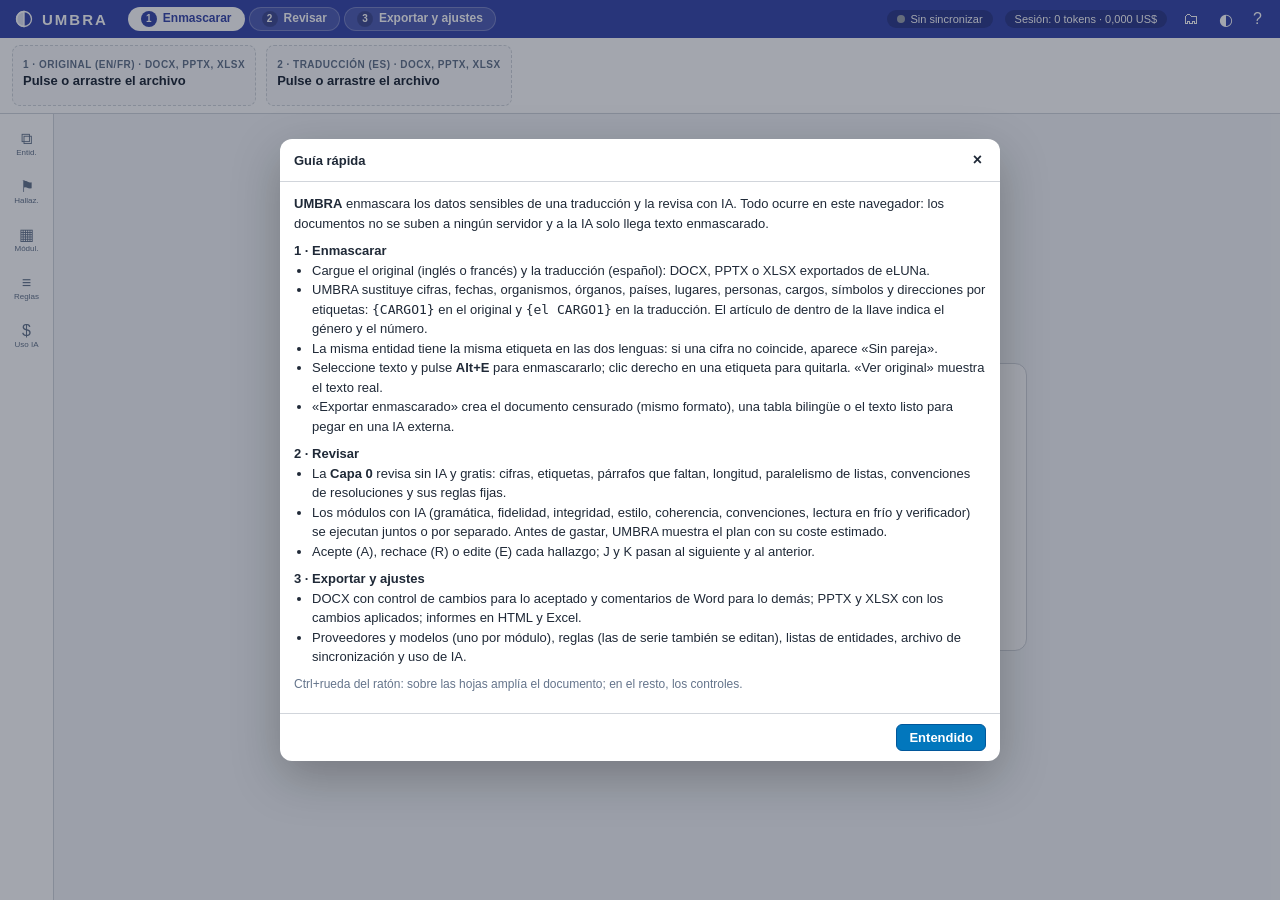
==== app/index.html @ 28bf9b4a "UMBRA v1: app web completa (enmascarado, revision con IA, reglas, sincronizacion) - Web estatica en " ====
<!DOCTYPE html>
<html lang="es">
<head>
<meta charset="UTF-8">
<meta name="viewport" content="width=device-width, initial-scale=1">
<title>UMBRA</title>
<meta name="description" content="Enmascaramiento y revisi&#xF3;n de traducciones de las Naciones Unidas (EN/FR &#x2192; ES).">
<link rel="icon" href="data:image/svg+xml,%3Csvg xmlns='http://www.w3.org/2000/svg' viewBox='0 0 24 24'%3E%3Ccircle cx='12' cy='12' r='10' fill='%233949AB'/%3E%3Cpath d='M12 2a10 10 0 0 0 0 20z' fill='%23fff'/%3E%3C/svg%3E">
<link rel="stylesheet" href="css/umbra.css">
<script src="libs/jszip.min.js"></script>
<script src="libs/xlsx.mini.min.js"></script>
</head>
<body>

<header class="hd">
  <div class="logo" title="Unified Masking &amp; Bilingual Review Assistant">
    <svg viewBox="0 0 24 24" fill="none" stroke="#fff" stroke-width="1.6"><circle cx="12" cy="12" r="9"/><path d="M12 3a9 9 0 0 0 0 18z" fill="#fff" fill-opacity=".85"/></svg>
    UMBRA
  </div>
  <nav class="steps">
    <button class="step on" data-view="mask"><span class="n">1</span>Enmascarar</button>
    <button class="step" data-view="review"><span class="n">2</span>Revisar</button>
    <button class="step" data-view="settings"><span class="n">3</span>Exportar y ajustes</button>
  </nav>
  <div class="spacer"></div>
  <button class="meter" id="sync-chip" title="Archivo de sincronizaci&#xF3;n"><span class="dot"></span><span class="txt">Sin sincronizar</span></button>
  <div class="meter" id="cost-chip" title="Gasto de IA en esta sesi&#xF3;n">Sesi&#xF3;n: 0 tokens &#xB7; 0,000 US$</div>
  <button class="icon-btn" id="btn-projects" title="Proyectos guardados">&#x1F5C2;</button>
  <button class="icon-btn" id="btn-dark" title="Modo oscuro">&#x25D0;</button>
  <button class="icon-btn" id="btn-help" title="Gu&#xED;a">?</button>
</header>

<div class="top" id="topbar">
  <div class="drop" id="drop-src" title="Pulse o arrastre aqu&#xED; el original (DOCX, PPTX o XLSX)">
    <div class="lbl">1 &#xB7; ORIGINAL (EN/FR) &#xB7; DOCX, PPTX, XLSX</div>
    <div class="fn">Pulse o arrastre el archivo</div>
    <div class="mt">&nbsp;</div>
  </div>
  <div class="drop" id="drop-tgt" title="Pulse o arrastre aqu&#xED; la traducci&#xF3;n (DOCX, PPTX o XLSX)">
    <div class="lbl">2 &#xB7; TRADUCCI&#xD3;N (ES) &#xB7; DOCX, PPTX, XLSX</div>
    <div class="fn">Pulse o arrastre el archivo</div>
    <div class="mt">&nbsp;</div>
  </div>
  <div class="tools" id="tools"></div>
</div>

<main class="main">
  <nav class="rail" id="rail"></nav>
  <section class="view" id="view-welcome"></section>
  <section class="view" id="view-mask"></section>
  <section class="view" id="view-review"></section>
  <section class="view" id="view-settings"></section>
</main>

<script type="module" src="js/main.js"></script>
</body>
</html>
---- app/css/umbra.css ----
/* UMBRA - styles. Tokens from COMeT Final Check (standalone.html); own indigo header. */
:root {
  --bg-app: #F4F6F8; --bg-surface: #FFFFFF; --bg-surface-hover: #EBF0F5;
  --bg-header: #3949AB; --header-text: #FFFFFF;
  --text-main: #1f2937; --text-muted: #64748B; --border: #d1d5db; --border-soft: #eef0f3;
  --primary: #0277BD; --primary-hover: #01579B; --accent: #3b82f6;
  --sheet-bg: #dfe3e8;
  --sev-cri: #dc2626; --sev-may: #d97706; --sev-men: #2563eb; --sev-sug: #6b7280;
  --c-org: #1d4ed8; --c-organo: #7c3aed; --c-per: #15803d; --c-pais: #0f766e; --c-lugar: #0e7490;
  --c-cargo: #b45309; --c-num: #475569; --c-fecha: #be185d; --c-simb: #334155; --c-url: #4b5563; --c-x: #9333ea;
  --ui-z: 1;
}
* { margin: 0; padding: 0; box-sizing: border-box; }
html, body { height: 100%; }
body { font-family: -apple-system, BlinkMacSystemFont, 'Inter', 'Segoe UI', sans-serif; font-size: 13px;
  background: var(--bg-app); color: var(--text-main); display: flex; flex-direction: column; overflow: hidden; }
button { font: inherit; cursor: pointer; color: inherit; }
input, select, textarea { font: inherit; color: inherit; }
a { color: var(--primary); }
.muted { color: var(--text-muted); }
.ok-t { color: #166534; } .err-t { color: #991b1b; } .warn-t { color: #92400e; }
.hidden { display: none !important; }
.row { display: flex; gap: 8px; align-items: center; flex-wrap: wrap; }
.grow { flex: 1; }
.mono { font-family: Consolas, 'Courier New', monospace; }

/* Header */
.hd { background: var(--bg-header); color: var(--header-text); padding: 7px 14px; display: flex; align-items: center;
  gap: 12px; flex-shrink: 0; zoom: var(--ui-z); }
.hd .logo { font-weight: 800; letter-spacing: 2px; font-size: 15px; display: flex; align-items: center; gap: 8px; }
.hd .logo svg { width: 20px; height: 20px; }
.steps { display: flex; gap: 4px; margin-left: 8px; }
.step { background: rgba(255,255,255,.12); color: #fff; border: 1px solid rgba(255,255,255,.25); border-radius: 14px;
  padding: 3px 12px; font-weight: 600; font-size: 12px; }
.step.on { background: #fff; color: var(--bg-header); }
.step .n { display: inline-block; width: 16px; height: 16px; line-height: 16px; text-align: center; border-radius: 50%;
  background: rgba(0,0,0,.18); margin-right: 6px; font-size: 10px; }
.step.on .n { background: var(--bg-header); color: #fff; }
.hd .spacer { flex: 1; }
.meter { font-size: 11px; background: rgba(0,0,0,.18); padding: 3px 10px; border-radius: 10px; white-space: nowrap; }
button.meter { border: none; color: #fff; }
.meter .dot { display: inline-block; width: 8px; height: 8px; border-radius: 50%; background: #9ca3af; margin-right: 5px; }
.meter .dot.ok { background: #86efac; } .meter .dot.warn { background: #fbbf24; } .meter .dot.err { background: #f87171; }
.meter.warn { background: #f59e0b; color: #422006; font-weight: 700; }
.icon-btn { background: none; border: none; font-size: 16px; padding: 2px 4px; }
.hd .icon-btn { color: #fff; }

/* Top bar */
.top { background: var(--bg-surface); border-bottom: 1px solid var(--border); padding: 7px 12px; display: flex; gap: 10px;
  align-items: stretch; flex-shrink: 0; flex-wrap: wrap; zoom: var(--ui-z); }
.drop { border: 1.5px dashed var(--border); border-radius: 8px; padding: 5px 10px; min-width: 230px; max-width: 320px;
  background: #fafbfc; cursor: pointer; }
.drop:hover, .drop.over { border-color: var(--primary); background: #f0f7ff; }
.drop.loaded { border-style: solid; }
.drop .lbl { font-size: 10px; font-weight: 700; color: var(--text-muted); letter-spacing: .5px; }
.drop .fn { font-weight: 600; margin-top: 2px; overflow: hidden; text-overflow: ellipsis; white-space: nowrap; }
.drop .mt { font-size: 11px; color: var(--text-muted); }
.tools { display: flex; gap: 6px; align-items: center; flex-wrap: wrap; flex: 1; }
.cat { border: 1px solid var(--border); background: #fff; border-radius: 12px; padding: 2px 9px; font-size: 11px;
  display: inline-flex; align-items: center; gap: 5px; user-select: none; cursor: pointer; }
.cat i { width: 9px; height: 9px; border-radius: 2px; display: inline-block; }
.cat.off { opacity: .45; text-decoration: line-through; }
.btn { border: 1px solid var(--border); background: #fff; border-radius: 6px; padding: 5px 12px; font-weight: 600;
  white-space: nowrap; }
.btn:hover { background: var(--bg-surface-hover); }
.btn:disabled { opacity: .5; cursor: default; }
.btn.amber { background: #fbbf24; border-color: #f59e0b; color: #422006; }
.btn.violet { background: #7c3aed; border-color: #6d28d9; color: #fff; }
.btn.primary, .btn.blue { background: var(--primary); border-color: var(--primary-hover); color: #fff; }
.btn.danger { background: #fff; border-color: #fca5a5; color: #b91c1c; }
.btn.sm { padding: 2px 8px; font-size: 11px; }
.btn.link { border: none; background: none; color: var(--primary); padding: 0 2px; font-weight: 600; }
.summary { display: flex; gap: 6px; align-items: center; flex-wrap: wrap; }
.pill { border-radius: 10px; padding: 2px 9px; font-size: 11px; font-weight: 700; white-space: nowrap; }
.pill.err { background: #fee2e2; color: #991b1b; } .pill.warn { background: #fef3c7; color: #92400e; }
.pill.ok { background: #dcfce7; color: #166534; } .pill.info { background: #dbeafe; color: #1e40af; }
.pill.gray { background: #e5e7eb; color: #374151; }

/* Dropdown menu */
.menu { position: fixed; z-index: 60; background: #fff; border: 1px solid var(--border); border-radius: 8px;
  box-shadow: 0 8px 24px rgba(0,0,0,.16); padding: 4px 0; min-width: 220px; font-size: 12px; max-height: 70vh; overflow: auto; }
.menu .mi { padding: 6px 14px; cursor: pointer; white-space: nowrap; }
.menu .mi:hover { background: var(--bg-surface-hover); }
.menu .mi.sel { font-weight: 700; }
.menu .mh { font-size: 10px; font-weight: 700; color: var(--text-muted); text-transform: uppercase; padding: 6px 14px 2px; }
.menu .sep { border-top: 1px solid var(--border-soft); margin: 4px 0; }
.menu .mi.add { color: var(--primary); font-weight: 600; }
.menu .mi.disabled { opacity: .45; cursor: default; }

/* Main */
.main { flex: 1; display: flex; min-height: 0; }
.rail { width: 54px; background: var(--bg-surface); border-right: 1px solid var(--border); display: flex; flex-direction: column;
  align-items: center; padding-top: 8px; gap: 6px; flex-shrink: 0; zoom: var(--ui-z); }
.rail button { width: 42px; height: 42px; border-radius: 8px; border: none; background: none; font-size: 16px; position: relative;
  color: var(--text-muted); }
.rail button.on { background: var(--bg-surface-hover); color: var(--primary); }
.rail .badge { position: absolute; top: 2px; right: 2px; background: var(--sev-cri); color: #fff; border-radius: 8px;
  font-size: 9px; padding: 0 4px; font-weight: 700; }
.rail small { font-size: 8px; display: block; }
.list { width: 310px; background: var(--bg-surface); border-right: 1px solid var(--border); display: flex; flex-direction: column;
  min-height: 0; flex-shrink: 0; zoom: var(--ui-z); }
.list h4 { padding: 10px 12px 6px; font-size: 11px; letter-spacing: .5px; color: var(--text-muted); text-transform: uppercase;
  display: flex; align-items: center; gap: 6px; }
.bubbles { display: flex; flex-wrap: wrap; gap: 4px; padding: 0 12px 8px; border-bottom: 1px solid var(--border); }
.bub { font-size: 10px; border: 1px solid var(--border); border-radius: 10px; padding: 1px 7px; background: #fff; cursor: pointer; }
.bub.on { background: var(--primary); color: #fff; border-color: var(--primary); }
.scroll { overflow: auto; flex: 1; min-height: 0; padding: 8px; }
.empty { color: var(--text-muted); font-size: 12px; padding: 18px 10px; text-align: center; line-height: 1.5; }

/* Entity cards */
.ent { border: 1px solid var(--border); border-radius: 8px; padding: 6px 9px; margin-bottom: 6px; background: #fff; cursor: pointer; }
.ent:hover { border-color: var(--accent); }
.ent.sel { box-shadow: 0 0 0 2px var(--accent); }
.ent .row { gap: 6px; flex-wrap: nowrap; }
.ent .st { margin-left: auto; font-size: 10px; font-weight: 700; border-radius: 8px; padding: 0 6px; white-space: nowrap; }
.st.ok { background: #dcfce7; color: #166534; } .st.bad { background: #fee2e2; color: #991b1b; } .st.mid { background: #fef3c7; color: #92400e; }
.ent .forms { font-size: 11px; color: var(--text-muted); margin-top: 3px; line-height: 1.4; word-break: break-word; }
.ent .acts { display: none; gap: 4px; margin-top: 5px; flex-wrap: wrap; }
.ent.sel .acts { display: flex; }

/* Finding cards */
.iss { border: 1px solid var(--border); border-left: 4px solid var(--sev-sug); border-radius: 8px; padding: 7px 9px; margin-bottom: 7px;
  background: #fff; cursor: pointer; }
.iss.CRI { border-left-color: var(--sev-cri); } .iss.MAY { border-left-color: var(--sev-may); } .iss.MEN { border-left-color: var(--sev-men); }
.iss.sel { box-shadow: 0 0 0 2px var(--accent); }
.iss.done { opacity: .55; }
.iss .h { display: flex; gap: 5px; align-items: center; font-size: 10px; font-weight: 700; flex-wrap: wrap; }
.iss .mod { background: var(--bg-surface-hover); border-radius: 6px; padding: 0 6px; color: var(--text-main); }
.sev { border-radius: 6px; padding: 0 6px; color: #fff; font-size: 10px; font-weight: 700; }
.sev.CRI { background: var(--sev-cri); } .sev.MAY { background: var(--sev-may); } .sev.MEN { background: var(--sev-men); } .sev.SUG { background: var(--sev-sug); }
.iss .seg { margin-left: auto; color: var(--text-muted); font-weight: 600; }
.iss .t { margin: 5px 0 3px; font-size: 12px; line-height: 1.45; word-break: break-word; }
del { background: #fee2e2; color: #991b1b; } ins { background: #dcfce7; color: #166534; text-decoration: underline; }
.iss .why { font-size: 11px; color: var(--text-muted); line-height: 1.4; }
.iss .acts { display: flex; gap: 4px; margin-top: 6px; flex-wrap: wrap; }
.iss .src { font-size: 10px; color: var(--text-muted); margin-top: 4px; }
.iss .state { font-size: 10px; font-weight: 700; border-radius: 6px; padding: 0 6px; }
.state.accepted { background: #dcfce7; color: #166534; } .state.rejected { background: #fee2e2; color: #991b1b; }
.state.ignored { background: #e5e7eb; color: #374151; }

/* Work area */
.work { flex: 1; display: flex; flex-direction: column; min-width: 0; min-height: 0; }
.modstrip { display: flex; gap: 8px; padding: 8px 10px; overflow-x: auto; border-bottom: 1px solid var(--border);
  background: var(--bg-surface); flex-shrink: 0; zoom: var(--ui-z); }
.mcard { min-width: 178px; max-width: 200px; border: 1px solid var(--border); border-radius: 10px; padding: 7px 9px; background: #fff;
  font-size: 11px; display: flex; flex-direction: column; gap: 2px; }
.mcard.done { border-color: #86efac; } .mcard.run { border-color: var(--accent); box-shadow: 0 0 0 1px var(--accent) inset; }
.mcard.err { border-color: #fca5a5; }
.mcard .nm { font-weight: 700; font-size: 12px; display: flex; gap: 5px; align-items: center; }
.mcard .in { font-size: 11px; color: var(--text-muted); }
.mpill { display: inline-block; margin-top: 2px; background: var(--bg-surface-hover); border: none; border-radius: 6px; padding: 1px 6px;
  font-size: 10px; text-align: left; max-width: 100%; overflow: hidden; text-overflow: ellipsis; white-space: nowrap; }
.mcard .est { color: var(--text-muted); }
.mcard .ft { display: flex; align-items: center; justify-content: space-between; margin-top: auto; gap: 4px; padding-top: 3px; }
.bar { height: 4px; background: #e5e7eb; border-radius: 2px; margin-top: 3px; overflow: hidden; }
.bar i { display: block; height: 100%; background: var(--accent); transition: width .3s; }
.panes { flex: 1; display: flex; min-height: 0; }
.pane { flex: 1; display: flex; flex-direction: column; min-width: 0; border-right: 1px solid var(--border); }
.pane-head { background: var(--bg-surface); padding: 5px 10px; border-bottom: 1px solid var(--border); display: flex; align-items: center;
  gap: 8px; font-size: 11px; font-weight: 700; color: var(--text-muted); zoom: var(--ui-z); }
.pane-head input { margin-left: auto; border: 1px solid var(--border); border-radius: 6px; padding: 2px 8px; font-size: 11px; width: 150px; font-weight: 400; }
.pane-body { flex: 1; overflow: auto; background: var(--sheet-bg); padding: 16px; }
.sheet { background: #fff; max-width: 830px; margin: 0 auto 16px; padding: 36px 44px; box-shadow: 0 1px 3px rgba(0,0,0,.15);
  font-family: 'Times New Roman', Georgia, serif; font-size: 13.3px; line-height: 1.55; zoom: var(--sheet-z, 1); }
.sheet .p { margin-bottom: 8px; min-height: 1em; white-space: pre-wrap; word-wrap: break-word; border-radius: 2px; }
.sheet .p.h { font-weight: 700; }
.sheet .p.slide { font-family: -apple-system, 'Segoe UI', sans-serif; font-size: 11px; font-weight: 700; color: var(--text-muted);
  border-top: 2px solid var(--border); padding-top: 6px; margin-top: 10px; text-transform: uppercase; letter-spacing: .5px; }
.sheet .p .lp { color: var(--text-muted); margin-right: 6px; }
.sheet .p.hit { outline: 2px solid var(--accent); outline-offset: 3px; }
.sheet .p.hover { background: #f1f5f9; }
.sheet table { border-collapse: collapse; margin: 6px 0 12px; width: 100%; }
.sheet td { border: 1px solid #c7ccd3; padding: 3px 6px; vertical-align: top; }
.sheet td .p { margin-bottom: 2px; }
.sheet .cellref { font-family: -apple-system, 'Segoe UI', sans-serif; font-size: 9px; color: #9ca3af; margin-right: 4px; }
.sheet .notes { border-top: 1px solid var(--border); margin-top: 14px; padding-top: 8px; font-size: 12px; }
.sheet .sheetname { font-family: -apple-system, 'Segoe UI', sans-serif; font-size: 11px; font-weight: 700; color: var(--text-muted);
  margin: 10px 0 4px; text-transform: uppercase; }
mark { background: none; }
mark.f { background: #fef3c7; border-bottom: 2px solid var(--sev-may); }
mark.f.CRI { background: #fee2e2; border-bottom-color: var(--sev-cri); }
mark.f.MEN { background: #dbeafe; border-bottom-color: var(--sev-men); }
mark.f.SUG { background: #f3f4f6; border-bottom-color: var(--sev-sug); }
mark.f.cur { outline: 2px solid var(--accent); }
mark.e { border-bottom: 2px dotted var(--c-num); }
.gap { display: inline-block; border: 1.5px dashed var(--sev-may); color: var(--sev-may); border-radius: 4px; padding: 0 4px;
  font-family: -apple-system, 'Segoe UI', sans-serif; font-size: 10px; font-weight: 700; }

/* Masked entity pills */
.tk { font-family: -apple-system, 'Segoe UI', sans-serif; font-size: 10.5px; font-weight: 700; color: #fff; border-radius: 4px;
  padding: 0 5px; white-space: nowrap; cursor: pointer; }
.tk .art { font-weight: 500; margin-right: 3px; opacity: .92; }
.tk.ORG { background: var(--c-org); } .tk.ORGANO { background: var(--c-organo); } .tk.CARGO { background: var(--c-cargo); }
.tk.NUM { background: var(--c-num); } .tk.FECHA { background: var(--c-fecha); } .tk.SIMB { background: var(--c-simb); }
.tk.PER { background: var(--c-per); } .tk.PAIS { background: var(--c-pais); } .tk.LUGAR { background: var(--c-lugar); }
.tk.URL { background: var(--c-url); } .tk.X { background: var(--c-x); }
.tk.bad { box-shadow: 0 0 0 2px var(--sev-cri); }
.tk.sel { box-shadow: 0 0 0 2px #facc15; }
.ent-orig { border-bottom: 2px solid; cursor: pointer; }
.ent-orig.ORG { border-color: var(--c-org); } .ent-orig.ORGANO { border-color: var(--c-organo); } .ent-orig.CARGO { border-color: var(--c-cargo); }
.ent-orig.NUM { border-color: var(--c-num); } .ent-orig.FECHA { border-color: var(--c-fecha); } .ent-orig.SIMB { border-color: var(--c-simb); }
.ent-orig.PER { border-color: var(--c-per); } .ent-orig.PAIS { border-color: var(--c-pais); } .ent-orig.LUGAR { border-color: var(--c-lugar); }
.ent-orig.URL { border-color: var(--c-url); } .ent-orig.X { border-color: var(--c-x); }
.ent-orig.bad { background: #fee2e2; }
.ent-orig.sel, .tk.sel { outline: 2px solid #facc15; }

/* Views */
.view { display: none; flex: 1; min-height: 0; min-width: 0; }
.view.on { display: flex; }
.welcome { flex: 1; display: flex; align-items: center; justify-content: center; padding: 30px; }
.welcome .box { max-width: 720px; background: #fff; border: 1px solid var(--border); border-radius: 12px; padding: 26px 30px; line-height: 1.55; }
.welcome h2 { font-size: 18px; margin-bottom: 8px; }
.welcome ol { margin: 8px 0 0 20px; }

/* Settings */
.settings { flex: 1; overflow: auto; padding: 16px 22px; display: flex; gap: 18px; align-items: flex-start; }
.settings-nav { width: 200px; flex-shrink: 0; position: sticky; top: 0; display: flex; flex-direction: column; gap: 2px; }
.settings-nav button { text-align: left; border: none; background: none; padding: 7px 10px; border-radius: 6px; font-weight: 600; color: var(--text-muted); }
.settings-nav button.on { background: #fff; color: var(--primary); box-shadow: 0 1px 2px rgba(0,0,0,.08); }
.settings-body { flex: 1; min-width: 0; max-width: 1150px; }
.card { background: #fff; border: 1px solid var(--border); border-radius: 10px; margin-bottom: 16px; }
.card > h3 { font-size: 13px; padding: 10px 14px; border-bottom: 1px solid var(--border); display: flex; align-items: center; gap: 8px; }
.card > .body { padding: 12px 14px; }
p.info, .info { color: var(--text-muted); font-size: 12px; margin-bottom: 10px; line-height: 1.5; }
.note { background: #eef2ff; border: 1px solid #c7d2fe; color: #3730a3; border-radius: 8px; padding: 8px 10px; font-size: 12px; margin-bottom: 14px; line-height: 1.5; }
.note.warn { background: #fffbeb; border-color: #fde68a; color: #92400e; }
.note.err { background: #fef2f2; border-color: #fecaca; color: #991b1b; }
table.grid { width: 100%; border-collapse: collapse; font-size: 12px; }
table.grid th { text-align: left; font-size: 10px; text-transform: uppercase; letter-spacing: .4px; color: var(--text-muted); padding: 6px;
  border-bottom: 1px solid var(--border); }
table.grid td { padding: 5px 6px; border-bottom: 1px solid var(--border-soft); vertical-align: middle; }
select, .inp { border: 1px solid var(--border); border-radius: 6px; padding: 4px 7px; font-size: 12px; background: #fff; }
textarea.inp { width: 100%; resize: vertical; font-family: Consolas, 'Courier New', monospace; font-size: 12px; line-height: 1.45; }
.lbl { display: block; font-size: 11px; font-weight: 700; color: var(--text-muted); margin: 8px 0 3px; }
.field { margin-bottom: 8px; }
.field .inp, .field select { width: 100%; }
.form-grid { display: grid; grid-template-columns: 1fr 1fr; gap: 4px 14px; }
.prov { display: flex; gap: 8px; flex-wrap: wrap; }
.pcard { border: 1px solid var(--border); border-radius: 8px; padding: 8px 10px; min-width: 220px; font-size: 12px; background: #fff; }
.pcard.add { border-style: dashed; display: flex; align-items: center; justify-content: center; color: var(--primary); font-weight: 600; cursor: pointer; }
.trust { font-size: 10px; font-weight: 700; border-radius: 6px; padding: 0 6px; }
.trust.external { background: #fef3c7; color: #92400e; } .trust.local { background: #dcfce7; color: #166534; }
.kind { font-family: Consolas, monospace; font-size: 10px; font-weight: 700; background: var(--bg-surface-hover); border-radius: 4px; padding: 1px 5px; }
.org { font-size: 10px; font-weight: 700; border-radius: 6px; padding: 1px 6px; white-space: nowrap; }
.org.serie { background: #e0e7ff; color: #3730a3; } .org.mod { background: #fef3c7; color: #92400e; } .org.usuario { background: #dcfce7; color: #166534; }
.newv { font-size: 10px; color: #b45309; font-weight: 700; }
.usage .ur { display: grid; grid-template-columns: 220px 1fr 220px; gap: 10px; align-items: center; font-size: 12px; padding: 3px 0; }
.usage .ur i { display: block; height: 10px; background: var(--accent); border-radius: 3px; min-width: 2px; }
.usage .ur b { font-weight: 600; text-align: right; }

/* Modal and toasts */
.modal-back { position: fixed; inset: 0; background: rgba(15,23,42,.38); z-index: 50; display: flex; align-items: center; justify-content: center; }
.modal { background: #fff; border-radius: 12px; width: 560px; max-width: calc(100vw - 32px); max-height: calc(100vh - 40px); display: flex;
  flex-direction: column; box-shadow: 0 16px 48px rgba(0,0,0,.25); }
.modal-head { padding: 10px 14px; border-bottom: 1px solid var(--border); font-weight: 700; display: flex; align-items: center; }
.modal-head span { flex: 1; }
.modal-body { padding: 12px 14px; overflow: auto; line-height: 1.5; }
.modal-body p { margin-bottom: 8px; }
.modal-body ul { margin: 0 0 8px 18px; }
.modal-foot { padding: 10px 14px; border-top: 1px solid var(--border); display: flex; justify-content: flex-end; gap: 6px; flex-wrap: wrap; }
.toasts { position: fixed; right: 16px; bottom: 16px; z-index: 70; display: flex; flex-direction: column; gap: 6px; align-items: flex-end; }
.toast { background: #1f2937; color: #fff; padding: 8px 12px; border-radius: 8px; font-size: 12px; max-width: 420px;
  box-shadow: 0 6px 18px rgba(0,0,0,.2); transition: opacity .3s; line-height: 1.4; }
.toast.ok { background: #166534; } .toast.err { background: #b91c1c; } .toast.warn { background: #b45309; }
.toast.out { opacity: 0; }

/* Dark mode by inversion (as COMeT): images and pills keep their colours */
html.umbra-dark { filter: invert(0.9) hue-rotate(180deg); background: #fff; }
html.umbra-dark img, html.umbra-dark .keep-colors, html.umbra-dark .hd, html.umbra-dark .tk, html.umbra-dark .sev,
html.umbra-dark .btn.violet, html.umbra-dark .btn.amber, html.umbra-dark .btn.primary { filter: invert(1) hue-rotate(180deg); }

/* Rules table: fixed layout so long alternatives wrap instead of widening the page */
table.grid.rules { table-layout: fixed; }
table.grid.rules th:nth-child(1) { width: 28px; } table.grid.rules th:nth-child(2) { width: 92px; }
table.grid.rules th:nth-child(6) { width: 110px; } table.grid.rules th:nth-child(7) { width: 44px; }
table.grid.rules th:nth-child(8) { width: 130px; } table.grid.rules th:nth-child(9) { width: 150px; }
table.grid.rules td { word-break: break-word; overflow-wrap: anywhere; }
.card > .body { overflow-x: auto; }
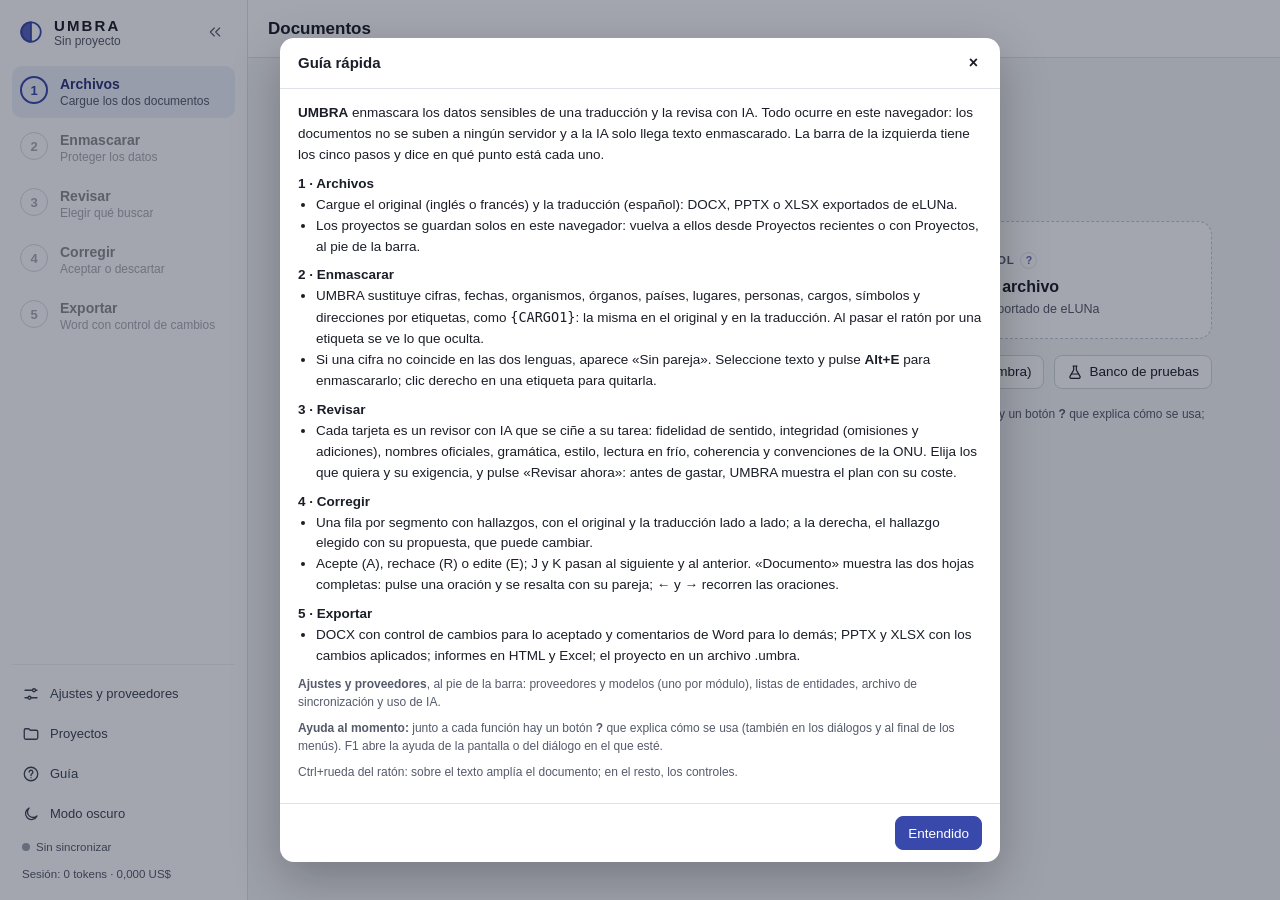
==== commit c823f4a6: "Interfaz en cinco pasos: Revisar con tarjetas y Corregir con filas alineadas Diseno elegido por el u" ====
--- a/app/index.html
+++ b/app/index.html
@@ -12,45 +12,45 @@
 </head>
 <body>
 
-<header class="hd">
-  <div class="logo" title="Unified Masking &amp; Bilingual Review Assistant">
-    <svg viewBox="0 0 24 24" fill="none" stroke="#fff" stroke-width="1.6"><circle cx="12" cy="12" r="9"/><path d="M12 3a9 9 0 0 0 0 18z" fill="#fff" fill-opacity=".85"/></svg>
-    UMBRA
+<div class="app" id="app">
+  <aside class="side" id="side" aria-label="Pasos">
+    <div class="brand">
+      <svg class="logo" viewBox="0 0 24 24" fill="none" stroke="currentColor" stroke-width="1.6" aria-hidden="true"><circle cx="12" cy="12" r="9"/><path d="M12 3a9 9 0 0 0 0 18z" fill="currentColor" fill-opacity=".85"/></svg>
+      <div class="bt"><b title="Unified Masking &amp; Bilingual Review Assistant">UMBRA</b><small id="side-proj">Sin proyecto</small></div>
+      <button class="side-toggle" id="btn-side" aria-label="Plegar o desplegar la barra de pasos" title="Plegar o desplegar la barra de pasos"></button>
+    </div>
+    <nav class="steps" id="steps">
+      <button class="step" data-view="files"><span class="n">1</span><span class="tx"><b>Archivos</b><small id="st-files">Cargue los dos documentos</small></span></button>
+      <button class="step" data-view="mask"><span class="n">2</span><span class="tx"><b>Enmascarar</b><small id="st-mask">Proteger los datos</small></span></button>
+      <button class="step" data-view="review"><span class="n">3</span><span class="tx"><b>Revisar</b><small id="st-review">Elegir qu&#xE9; buscar</small></span></button>
+      <button class="step" data-view="correct"><span class="n">4</span><span class="tx"><b>Corregir</b><small id="st-correct">Aceptar o descartar</small></span></button>
+      <button class="step" data-view="export"><span class="n">5</span><span class="tx"><b>Exportar</b><small id="st-export">Word con control de cambios</small></span></button>
+    </nav>
+    <div class="side-foot">
+      <button class="step link" data-view="settings" title="Ajustes y proveedores"><span class="sic" data-icon="settings"></span><span class="tx">Ajustes y proveedores</span></button>
+      <button class="side-btn" id="btn-projects" title="Proyectos guardados"><span class="sic" data-icon="folder"></span><span class="tx">Proyectos</span></button>
+      <button class="side-btn" id="btn-help" title="Gu&#xED;a r&#xE1;pida"><span class="sic" data-icon="help"></span><span class="tx">Gu&#xED;a</span></button>
+      <button class="side-btn" id="btn-dark" title="Modo oscuro"><span class="sic" data-icon="moon"></span><span class="tx">Modo oscuro</span></button>
+      <button class="meter" id="sync-chip" title="Archivo de sincronizaci&#xF3;n"><span class="dot"></span><span class="txt">Sin sincronizar</span></button>
+      <div class="meter" id="cost-chip" title="Gasto de IA en esta sesi&#xF3;n">Sesi&#xF3;n: 0 tokens &#xB7; 0,000 US$</div>
+    </div>
+  </aside>
+
+  <div class="content">
+    <div class="vbar" id="topbar">
+      <h1 class="vtitle" id="vtitle"></h1>
+      <div class="tools" id="tools"></div>
+    </div>
+    <main class="main">
+      <section class="view" id="view-files"></section>
+      <section class="view" id="view-mask"></section>
+      <section class="view" id="view-review"></section>
+      <section class="view" id="view-correct"></section>
+      <section class="view" id="view-export"></section>
+      <section class="view" id="view-settings"></section>
+    </main>
   </div>
-  <nav class="steps">
-    <button class="step on" data-view="mask"><span class="n">1</span>Enmascarar</button>
-    <button class="step" data-view="review"><span class="n">2</span>Revisar</button>
-    <button class="step" data-view="settings"><span class="n">3</span>Exportar y ajustes</button>
-  </nav>
-  <div class="spacer"></div>
-  <button class="meter" id="sync-chip" title="Archivo de sincronizaci&#xF3;n"><span class="dot"></span><span class="txt">Sin sincronizar</span></button>
-  <div class="meter" id="cost-chip" title="Gasto de IA en esta sesi&#xF3;n">Sesi&#xF3;n: 0 tokens &#xB7; 0,000 US$</div>
-  <button class="icon-btn" id="btn-projects" title="Proyectos guardados">&#x1F5C2;</button>
-  <button class="icon-btn" id="btn-dark" title="Modo oscuro">&#x25D0;</button>
-  <button class="icon-btn" id="btn-help" title="Gu&#xED;a">?</button>
-</header>
-
-<div class="top" id="topbar">
-  <div class="drop" id="drop-src" title="Pulse o arrastre aqu&#xED; el original (DOCX, PPTX o XLSX)">
-    <div class="lbl">1 &#xB7; ORIGINAL (EN/FR) &#xB7; DOCX, PPTX, XLSX</div>
-    <div class="fn">Pulse o arrastre el archivo</div>
-    <div class="mt">&nbsp;</div>
-  </div>
-  <div class="drop" id="drop-tgt" title="Pulse o arrastre aqu&#xED; la traducci&#xF3;n (DOCX, PPTX o XLSX)">
-    <div class="lbl">2 &#xB7; TRADUCCI&#xD3;N (ES) &#xB7; DOCX, PPTX, XLSX</div>
-    <div class="fn">Pulse o arrastre el archivo</div>
-    <div class="mt">&nbsp;</div>
-  </div>
-  <div class="tools" id="tools"></div>
 </div>
-
-<main class="main">
-  <nav class="rail" id="rail"></nav>
-  <section class="view" id="view-welcome"></section>
-  <section class="view" id="view-mask"></section>
-  <section class="view" id="view-review"></section>
-  <section class="view" id="view-settings"></section>
-</main>
 
 <script type="module" src="js/main.js"></script>
 </body>
--- a/app/css/umbra.css
+++ b/app/css/umbra.css
@@ -1,18 +1,18 @@
-/* UMBRA - styles. Tokens from COMeT Final Check (standalone.html); own indigo header. */
+/* UMBRA - styles. Sober palette (light grey, indigo), side bar of steps, large cards (Revisar,
+   Exportar), aligned rows and inspector (Corregir). Sheets and marks as COMeT Final Check. */
 :root {
-  --bg-app: #F4F6F8; --bg-surface: #FFFFFF; --bg-surface-hover: #EBF0F5;
-  --bg-header: #3949AB; --header-text: #FFFFFF;
-  --text-main: #1f2937; --text-muted: #64748B; --border: #d1d5db; --border-soft: #eef0f3;
-  --primary: #0277BD; --primary-hover: #01579B; --accent: #3b82f6;
-  --sheet-bg: #dfe3e8;
-  --sev-cri: #dc2626; --sev-may: #d97706; --sev-men: #2563eb; --sev-sug: #6b7280;
+  --bg-app: #F6F7F9; --bg-surface: #FFFFFF; --bg-surface-hover: #EEF0F5;
+  --text-main: #1b1e28; --text-muted: #555b6b; --text-soft: #3f4555; --border: #dfe2e8; --border-soft: #eef0f4;
+  --primary: #3949ab; --primary-hover: #2a367f; --primary-soft: #eef0fb; --accent: #5c6bc0;
+  --sheet-bg: #eceef2;
+  --sev-cri: #b42318; --sev-may: #b54708; --sev-men: #1e4f91; --sev-sug: #555b6b;
   --c-org: #1d4ed8; --c-organo: #7c3aed; --c-per: #15803d; --c-pais: #0f766e; --c-lugar: #0e7490;
   --c-cargo: #b45309; --c-num: #475569; --c-fecha: #be185d; --c-simb: #334155; --c-url: #4b5563; --c-x: #9333ea;
   --ui-z: 1;
 }
 * { margin: 0; padding: 0; box-sizing: border-box; }
 html, body { height: 100%; }
-body { font-family: -apple-system, BlinkMacSystemFont, 'Inter', 'Segoe UI', sans-serif; font-size: 13px;
+body { font-family: -apple-system, BlinkMacSystemFont, 'Inter', 'Segoe UI', Roboto, sans-serif; font-size: 13.5px;
   background: var(--bg-app); color: var(--text-main); display: flex; flex-direction: column; overflow: hidden; }
 button { font: inherit; cursor: pointer; color: inherit; }
 input, select, textarea { font: inherit; color: inherit; }
@@ -24,57 +24,81 @@
 .grow { flex: 1; }
 .mono { font-family: Consolas, 'Courier New', monospace; }
 
-/* Header */
-.hd { background: var(--bg-header); color: var(--header-text); padding: 7px 14px; display: flex; align-items: center;
-  gap: 12px; flex-shrink: 0; zoom: var(--ui-z); }
-.hd .logo { font-weight: 800; letter-spacing: 2px; font-size: 15px; display: flex; align-items: center; gap: 8px; }
-.hd .logo svg { width: 20px; height: 20px; }
-.steps { display: flex; gap: 4px; margin-left: 8px; }
-.step { background: rgba(255,255,255,.12); color: #fff; border: 1px solid rgba(255,255,255,.25); border-radius: 14px;
-  padding: 3px 12px; font-weight: 600; font-size: 12px; }
-.step.on { background: #fff; color: var(--bg-header); }
-.step .n { display: inline-block; width: 16px; height: 16px; line-height: 16px; text-align: center; border-radius: 50%;
-  background: rgba(0,0,0,.18); margin-right: 6px; font-size: 10px; }
-.step.on .n { background: var(--bg-header); color: #fff; }
-.hd .spacer { flex: 1; }
-.meter { font-size: 11px; background: rgba(0,0,0,.18); padding: 3px 10px; border-radius: 10px; white-space: nowrap; }
-button.meter { border: none; color: #fff; }
-.meter .dot { display: inline-block; width: 8px; height: 8px; border-radius: 50%; background: #9ca3af; margin-right: 5px; }
-.meter .dot.ok { background: #86efac; } .meter .dot.warn { background: #fbbf24; } .meter .dot.err { background: #f87171; }
-.meter.warn { background: #f59e0b; color: #422006; font-weight: 700; }
+/* Shell: side bar of steps + content (view bar with title and tools, then the view) */
+.app { flex: 1; display: flex; min-height: 0; }
+.side { width: 248px; flex-shrink: 0; background: var(--bg-surface); border-right: 1px solid var(--border); display: flex;
+  flex-direction: column; gap: 18px; padding: 16px 12px 12px; overflow-y: auto; overflow-x: hidden; zoom: var(--ui-z); }
+.brand { display: flex; align-items: center; gap: 10px; padding: 0 4px 0 6px; }
+.brand .logo { width: 26px; height: 26px; color: var(--primary); flex-shrink: 0; }
+.brand .bt { display: flex; flex-direction: column; min-width: 0; flex: 1; }
+.brand .bt b { font-size: 15px; letter-spacing: .14em; }
+.brand .bt small { color: var(--text-muted); font-size: 12px; overflow: hidden; text-overflow: ellipsis; white-space: nowrap; }
+.side-toggle { width: 32px; height: 32px; border: none; background: none; border-radius: 8px; color: var(--text-muted);
+  display: flex; align-items: center; justify-content: center; flex-shrink: 0; }
+.side-toggle:hover { background: var(--bg-surface-hover); color: var(--text-main); }
+.steps { display: flex; flex-direction: column; gap: 4px; }
+.step { display: flex; align-items: flex-start; gap: 12px; text-align: left; border: none; background: none; padding: 10px 8px;
+  border-radius: 10px; color: var(--text-main); width: 100%; }
+.step:hover:not(:disabled) { background: var(--bg-surface-hover); }
+.step:disabled { cursor: default; opacity: .5; }
+.step .n { flex: 0 0 28px; height: 28px; border-radius: 50%; border: 1.5px solid #b4bac7; color: var(--text-muted); display: flex;
+  align-items: center; justify-content: center; font-weight: 600; font-size: 13px; }
+.step.done .n { background: var(--primary); border-color: var(--primary); color: #fff; }
+.step.on { background: var(--primary-soft); }
+.step.on .n { border: 2px solid var(--primary); color: var(--primary); }
+.step .tx { display: flex; flex-direction: column; gap: 2px; min-width: 0; }
+.step .tx b { font-weight: 600; font-size: 14px; }
+.step.on .tx b { color: var(--primary-hover); }
+.step .tx small { font-size: 12px; color: var(--text-muted); overflow: hidden; text-overflow: ellipsis; white-space: nowrap; max-width: 168px; }
+.side-foot { margin-top: auto; display: flex; flex-direction: column; gap: 2px; border-top: 1px solid var(--border-soft); padding-top: 10px; }
+.side-foot .step, .side-btn { display: flex; align-items: center; gap: 10px; min-height: 38px; padding: 0 10px; border: none; background: none;
+  border-radius: 8px; color: var(--text-soft); width: 100%; text-align: left; font-size: 13px; }
+.side-foot .step.on { background: var(--primary-soft); color: var(--primary-hover); }
+.side-btn:hover, .side-foot .step:hover { background: var(--bg-surface-hover); }
+.meter { font-size: 11.5px; color: var(--text-muted); padding: 5px 10px; border-radius: 8px; line-height: 1.35; }
+button.meter { border: none; background: none; text-align: left; }
+button.meter:hover { background: var(--bg-surface-hover); }
+.meter .dot { display: inline-block; width: 8px; height: 8px; border-radius: 50%; background: #9ca3af; margin-right: 6px; }
+.meter .dot.ok { background: #16a34a; } .meter .dot.warn { background: #d97706; } .meter .dot.err { background: #dc2626; }
+.meter.warn { background: #fef3c7; color: #92400e; font-weight: 700; }
 .icon-btn { background: none; border: none; font-size: 16px; padding: 2px 4px; }
-.hd .icon-btn { color: #fff; }
-
-/* Top bar */
-.top { background: var(--bg-surface); border-bottom: 1px solid var(--border); padding: 7px 12px; display: flex; gap: 10px;
-  align-items: stretch; flex-shrink: 0; flex-wrap: wrap; zoom: var(--ui-z); }
-.drop { border: 1.5px dashed var(--border); border-radius: 8px; padding: 5px 10px; min-width: 230px; max-width: 320px;
-  background: #fafbfc; cursor: pointer; }
-.drop:hover, .drop.over { border-color: var(--primary); background: #f0f7ff; }
-.drop.loaded { border-style: solid; }
-.drop .lbl { font-size: 10px; font-weight: 700; color: var(--text-muted); letter-spacing: .5px; }
-.drop .fn { font-weight: 600; margin-top: 2px; overflow: hidden; text-overflow: ellipsis; white-space: nowrap; }
-.drop .mt { font-size: 11px; color: var(--text-muted); }
-.tools { display: flex; gap: 6px; align-items: center; flex-wrap: wrap; flex: 1; }
+.ic { display: inline-flex; line-height: 0; flex-shrink: 0; }
+/* Folded side bar (Enmascarar and Corregir, or by the user) */
+.app.compact .side { width: 66px; padding: 16px 8px 12px; }
+.app.compact .side .tx, .app.compact .brand .bt, .app.compact .meter { display: none; }
+.app.compact .brand { flex-direction: column; gap: 8px; padding: 0; }
+.app.compact .step { justify-content: center; padding: 9px 0; }
+.app.compact .side-foot .step, .app.compact .side-btn { justify-content: center; padding: 0; }
+.content { flex: 1; display: flex; flex-direction: column; min-width: 0; min-height: 0; }
+.vbar { display: flex; align-items: center; gap: 16px; padding: 10px 20px; min-height: 58px; background: var(--bg-surface);
+  border-bottom: 1px solid var(--border); flex-shrink: 0; zoom: var(--ui-z); }
+.vtitle { font-size: 17px; font-weight: 600; white-space: nowrap; }
+.tools { display: flex; gap: 8px; align-items: center; flex-wrap: wrap; flex: 1; }
 .cat { border: 1px solid var(--border); background: #fff; border-radius: 12px; padding: 2px 9px; font-size: 11px;
   display: inline-flex; align-items: center; gap: 5px; user-select: none; cursor: pointer; }
 .cat i { width: 9px; height: 9px; border-radius: 2px; display: inline-block; }
 .cat.off { opacity: .45; text-decoration: line-through; }
-.btn { border: 1px solid var(--border); background: #fff; border-radius: 6px; padding: 5px 12px; font-weight: 600;
-  white-space: nowrap; }
-.btn:hover { background: var(--bg-surface-hover); }
+.btn { display: inline-flex; align-items: center; gap: 6px; border: 1px solid #d3d7df; background: #fff; border-radius: 8px;
+  padding: 0 12px; min-height: 34px; font-weight: 500; white-space: nowrap; color: var(--text-main); }
+.btn:hover:not(:disabled) { background: var(--bg-surface-hover); }
 .btn:disabled { opacity: .5; cursor: default; }
-.btn.amber { background: #fbbf24; border-color: #f59e0b; color: #422006; }
-.btn.violet { background: #7c3aed; border-color: #6d28d9; color: #fff; }
-.btn.primary, .btn.blue { background: var(--primary); border-color: var(--primary-hover); color: #fff; }
-.btn.danger { background: #fff; border-color: #fca5a5; color: #b91c1c; }
-.btn.sm { padding: 2px 8px; font-size: 11px; }
-.btn.link { border: none; background: none; color: var(--primary); padding: 0 2px; font-weight: 600; }
+.btn.primary, .btn.blue, .btn.amber, .btn.violet { background: var(--primary); border-color: var(--primary); color: #fff; }
+.btn.primary:hover:not(:disabled), .btn.blue:hover:not(:disabled), .btn.amber:hover:not(:disabled), .btn.violet:hover:not(:disabled) { background: var(--primary-hover); }
+.btn.danger { background: #fff; border-color: #f0b4ac; color: #b42318; }
+.btn.danger:hover:not(:disabled) { background: #fdf0ee; }
+.btn.sm { min-height: 28px; padding: 0 9px; font-size: 12px; }
+.btn.big { min-height: 44px; padding: 0 18px; font-size: 14.5px; border-radius: 10px; }
+.btn.icon { width: 34px; padding: 0; justify-content: center; }
+.btn.link { border: none; background: none; color: var(--primary); padding: 0 2px; min-height: 0; font-weight: 500; }
+.btn.link:hover:not(:disabled) { background: none; text-decoration: underline; }
+kbd { font: 600 11px Consolas, 'Courier New', monospace; border: 1px solid #c9ced8; border-bottom-width: 2px; border-radius: 4px;
+  padding: 0 5px; background: var(--bg-app); color: var(--text-main); }
+.btn.primary kbd { background: rgba(255,255,255,.15); border-color: rgba(255,255,255,.45); color: #fff; }
 .summary { display: flex; gap: 6px; align-items: center; flex-wrap: wrap; }
-.pill { border-radius: 10px; padding: 2px 9px; font-size: 11px; font-weight: 700; white-space: nowrap; }
-.pill.err { background: #fee2e2; color: #991b1b; } .pill.warn { background: #fef3c7; color: #92400e; }
-.pill.ok { background: #dcfce7; color: #166534; } .pill.info { background: #dbeafe; color: #1e40af; }
-.pill.gray { background: #e5e7eb; color: #374151; }
+.pill { border-radius: 10px; padding: 2px 9px; font-size: 11.5px; font-weight: 600; white-space: nowrap; }
+.pill.err { background: #fde8e6; color: #8f1d14; } .pill.warn { background: #fdf0e3; color: #8a3a06; }
+.pill.ok { background: #e3f4e8; color: #14532d; } .pill.info { background: #e6eefb; color: #1e3f78; margin-bottom: 0; }
+.pill.gray { background: #eef0f4; color: #3f4555; }
 
 /* Dropdown menu */
 .menu { position: fixed; z-index: 60; background: #fff; border: 1px solid var(--border); border-radius: 8px;
@@ -89,26 +113,18 @@
 
 /* Main */
 .main { flex: 1; display: flex; min-height: 0; }
-.rail { width: 54px; background: var(--bg-surface); border-right: 1px solid var(--border); display: flex; flex-direction: column;
-  align-items: center; padding-top: 8px; gap: 6px; flex-shrink: 0; zoom: var(--ui-z); }
-.rail button { width: 42px; height: 42px; border-radius: 8px; border: none; background: none; font-size: 16px; position: relative;
-  color: var(--text-muted); }
-.rail button.on { background: var(--bg-surface-hover); color: var(--primary); }
-.rail .badge { position: absolute; top: 2px; right: 2px; background: var(--sev-cri); color: #fff; border-radius: 8px;
-  font-size: 9px; padding: 0 4px; font-weight: 700; }
-.rail small { font-size: 8px; display: block; }
-.list { width: 310px; background: var(--bg-surface); border-right: 1px solid var(--border); display: flex; flex-direction: column;
+.list { width: 320px; background: var(--bg-surface); border-right: 1px solid var(--border); display: flex; flex-direction: column;
   min-height: 0; flex-shrink: 0; zoom: var(--ui-z); }
-.list h4 { padding: 10px 12px 6px; font-size: 11px; letter-spacing: .5px; color: var(--text-muted); text-transform: uppercase;
-  display: flex; align-items: center; gap: 6px; }
-.bubbles { display: flex; flex-wrap: wrap; gap: 4px; padding: 0 12px 8px; border-bottom: 1px solid var(--border); }
+.list h4 { padding: 12px 14px 8px; font-size: 11.5px; letter-spacing: .06em; color: var(--text-muted); text-transform: uppercase;
+  display: flex; align-items: center; gap: 6px; font-weight: 600; }
+.bubbles { display: flex; flex-wrap: wrap; gap: 4px; padding: 0 14px 10px; border-bottom: 1px solid var(--border); }
 .bub { font-size: 10px; border: 1px solid var(--border); border-radius: 10px; padding: 1px 7px; background: #fff; cursor: pointer; }
 .bub.on { background: var(--primary); color: #fff; border-color: var(--primary); }
-.scroll { overflow: auto; flex: 1; min-height: 0; padding: 8px; }
-.empty { color: var(--text-muted); font-size: 12px; padding: 18px 10px; text-align: center; line-height: 1.5; }
+.scroll { overflow: auto; flex: 1; min-height: 0; padding: 10px; }
+.empty { color: var(--text-muted); font-size: 13px; padding: 28px 12px; text-align: center; line-height: 1.5; }
 
 /* Entity cards */
-.ent { border: 1px solid var(--border); border-radius: 8px; padding: 6px 9px; margin-bottom: 6px; background: #fff; cursor: pointer; }
+.ent { border: 1px solid var(--border); border-radius: 10px; padding: 8px 10px; margin-bottom: 6px; background: #fff; cursor: pointer; }
 .ent:hover { border-color: var(--accent); }
 .ent.sel { box-shadow: 0 0 0 2px var(--accent); }
 .ent .row { gap: 6px; flex-wrap: nowrap; }
@@ -156,11 +172,11 @@
 .bar i { display: block; height: 100%; background: var(--accent); transition: width .3s; }
 .panes { flex: 1; display: flex; min-height: 0; }
 .pane { flex: 1; display: flex; flex-direction: column; min-width: 0; border-right: 1px solid var(--border); }
-.pane-head { background: var(--bg-surface); padding: 5px 10px; border-bottom: 1px solid var(--border); display: flex; align-items: center;
-  gap: 8px; font-size: 11px; font-weight: 700; color: var(--text-muted); zoom: var(--ui-z); }
-.pane-head input { margin-left: auto; border: 1px solid var(--border); border-radius: 6px; padding: 2px 8px; font-size: 11px; width: 150px; font-weight: 400; }
+.pane-head { background: var(--bg-surface); padding: 8px 12px; border-bottom: 1px solid var(--border); display: flex; align-items: center;
+  gap: 8px; font-size: 11.5px; font-weight: 600; letter-spacing: .06em; color: var(--text-muted); zoom: var(--ui-z); }
+.pane-head input { margin-left: auto; border: 1px solid #d3d7df; border-radius: 8px; padding: 4px 10px; font-size: 12px; width: 170px; font-weight: 400; letter-spacing: 0; }
 .pane-body { flex: 1; overflow: auto; background: var(--sheet-bg); padding: 16px; }
-.sheet { background: #fff; max-width: 830px; margin: 0 auto 16px; padding: 36px 44px; box-shadow: 0 1px 3px rgba(0,0,0,.15);
+.sheet { background: #fff; max-width: 830px; margin: 0 auto 16px; padding: 36px 44px; box-shadow: 0 1px 2px rgba(16,24,40,.08), 0 2px 8px rgba(16,24,40,.06); border-radius: 4px;
   font-family: 'Times New Roman', Georgia, serif; font-size: 13.3px; line-height: 1.55; zoom: var(--sheet-z, 1); }
 .sheet .p { margin-bottom: 8px; min-height: 1em; white-space: pre-wrap; word-wrap: break-word; border-radius: 2px; }
 .sheet .p.h { font-weight: 700; }
@@ -207,20 +223,17 @@
 /* Views */
 .view { display: none; flex: 1; min-height: 0; min-width: 0; }
 .view.on { display: flex; }
-.welcome { flex: 1; display: flex; align-items: center; justify-content: center; padding: 30px; }
-.welcome .box { max-width: 720px; background: #fff; border: 1px solid var(--border); border-radius: 12px; padding: 26px 30px; line-height: 1.55; }
-.welcome h2 { font-size: 18px; margin-bottom: 8px; }
-.welcome ol { margin: 8px 0 0 20px; }
 
 /* Settings */
 .settings { flex: 1; overflow: auto; padding: 16px 22px; display: flex; gap: 18px; align-items: flex-start; }
 .settings-nav { width: 200px; flex-shrink: 0; position: sticky; top: 0; display: flex; flex-direction: column; gap: 2px; }
 .settings-nav button { text-align: left; border: none; background: none; padding: 7px 10px; border-radius: 6px; font-weight: 600; color: var(--text-muted); }
+.settings-nav button { min-height: 36px; }
 .settings-nav button.on { background: #fff; color: var(--primary); box-shadow: 0 1px 2px rgba(0,0,0,.08); }
 .settings-body { flex: 1; min-width: 0; max-width: 1150px; }
-.card { background: #fff; border: 1px solid var(--border); border-radius: 10px; margin-bottom: 16px; }
-.card > h3 { font-size: 13px; padding: 10px 14px; border-bottom: 1px solid var(--border); display: flex; align-items: center; gap: 8px; }
-.card > .body { padding: 12px 14px; }
+.card { background: #fff; border: 1px solid var(--border); border-radius: 12px; margin-bottom: 16px; }
+.card > h3 { font-size: 14px; padding: 12px 16px; border-bottom: 1px solid var(--border); display: flex; align-items: center; gap: 8px; }
+.card > .body { padding: 14px 16px; }
 p.info, .info { color: var(--text-muted); font-size: 12px; margin-bottom: 10px; line-height: 1.5; }
 .note { background: #eef2ff; border: 1px solid #c7d2fe; color: #3730a3; border-radius: 8px; padding: 8px 10px; font-size: 12px; margin-bottom: 14px; line-height: 1.5; }
 .note.warn { background: #fffbeb; border-color: #fde68a; color: #92400e; }
@@ -229,7 +242,7 @@
 table.grid th { text-align: left; font-size: 10px; text-transform: uppercase; letter-spacing: .4px; color: var(--text-muted); padding: 6px;
   border-bottom: 1px solid var(--border); }
 table.grid td { padding: 5px 6px; border-bottom: 1px solid var(--border-soft); vertical-align: middle; }
-select, .inp { border: 1px solid var(--border); border-radius: 6px; padding: 4px 7px; font-size: 12px; background: #fff; }
+select, .inp { border: 1px solid #d3d7df; border-radius: 8px; padding: 5px 8px; font-size: 12.5px; background: #fff; }
 textarea.inp { width: 100%; resize: vertical; font-family: Consolas, 'Courier New', monospace; font-size: 12px; line-height: 1.45; }
 .lbl { display: block; font-size: 11px; font-weight: 700; color: var(--text-muted); margin: 8px 0 3px; }
 .field { margin-bottom: 8px; }
@@ -250,14 +263,14 @@
 
 /* Modal and toasts */
 .modal-back { position: fixed; inset: 0; background: rgba(15,23,42,.38); z-index: 50; display: flex; align-items: center; justify-content: center; }
-.modal { background: #fff; border-radius: 12px; width: 560px; max-width: calc(100vw - 32px); max-height: calc(100vh - 40px); display: flex;
+.modal { background: #fff; border-radius: 14px; width: 560px; max-width: calc(100vw - 32px); max-height: calc(100vh - 40px); display: flex;
   flex-direction: column; box-shadow: 0 16px 48px rgba(0,0,0,.25); }
-.modal-head { padding: 10px 14px; border-bottom: 1px solid var(--border); font-weight: 700; display: flex; align-items: center; }
+.modal-head { padding: 14px 18px; border-bottom: 1px solid var(--border); font-weight: 600; font-size: 15px; display: flex; align-items: center; }
 .modal-head span { flex: 1; }
-.modal-body { padding: 12px 14px; overflow: auto; line-height: 1.5; }
+.modal-body { padding: 14px 18px; overflow: auto; line-height: 1.55; }
 .modal-body p { margin-bottom: 8px; }
 .modal-body ul { margin: 0 0 8px 18px; }
-.modal-foot { padding: 10px 14px; border-top: 1px solid var(--border); display: flex; justify-content: flex-end; gap: 6px; flex-wrap: wrap; }
+.modal-foot { padding: 12px 18px; border-top: 1px solid var(--border); display: flex; justify-content: flex-end; gap: 8px; flex-wrap: wrap; }
 .toasts { position: fixed; right: 16px; bottom: 16px; z-index: 70; display: flex; flex-direction: column; gap: 6px; align-items: flex-end; }
 .toast { background: #1f2937; color: #fff; padding: 8px 12px; border-radius: 8px; font-size: 12px; max-width: 420px;
   box-shadow: 0 6px 18px rgba(0,0,0,.2); transition: opacity .3s; line-height: 1.4; }
@@ -266,7 +279,7 @@
 
 /* Dark mode by inversion (as COMeT): images and pills keep their colours */
 html.umbra-dark { filter: invert(0.9) hue-rotate(180deg); background: #fff; }
-html.umbra-dark img, html.umbra-dark .keep-colors, html.umbra-dark .hd, html.umbra-dark .tk, html.umbra-dark .sev,
+html.umbra-dark img, html.umbra-dark .keep-colors, html.umbra-dark .tk, html.umbra-dark .sev,
 html.umbra-dark .btn.violet, html.umbra-dark .btn.amber, html.umbra-dark .btn.primary { filter: invert(1) hue-rotate(180deg); }
 
 /* Rules table: fixed layout so long alternatives wrap instead of widening the page */
@@ -276,3 +289,193 @@
 table.grid.rules th:nth-child(8) { width: 130px; } table.grid.rules th:nth-child(9) { width: 150px; }
 table.grid.rules td { word-break: break-word; overflow-wrap: anywhere; }
 .card > .body { overflow-x: auto; }
+
+/* Contextual help: the "?" buttons and their popover (ui/help.js) */
+.help-btn { width: 17px; height: 17px; border-radius: 50%; border: 1px solid var(--border); background: var(--bg-surface);
+  color: var(--primary); font-size: 10.5px; font-weight: 800; line-height: 1; padding: 0; display: inline-flex; align-items: center;
+  justify-content: center; flex: none; vertical-align: middle; margin-left: 4px; text-transform: none; letter-spacing: 0; opacity: .8; }
+.help-btn:hover, .help-btn:focus-visible { opacity: 1; background: var(--primary); color: #fff; border-color: var(--primary); outline: none; }
+.drop .lbl .help-btn { margin-left: 6px; }
+.modal-head .help-btn { margin: 0 8px 0 0; width: 20px; height: 20px; font-size: 12px; }
+.help-pop { position: fixed; z-index: 80; width: 400px; max-width: calc(100vw - 16px); max-height: 72vh; overflow: auto;
+  background: #fff; border: 1px solid var(--border); border-top: 3px solid var(--primary); border-radius: 10px;
+  box-shadow: 0 10px 30px rgba(15,23,42,.22); font-size: 12.5px; line-height: 1.5; color: var(--text-main); }
+.help-pop .hh { display: flex; align-items: center; gap: 6px; padding: 7px 8px 6px 12px; border-bottom: 1px solid var(--border-soft);
+  font-weight: 700; color: var(--primary); }
+.help-pop .hh .icon-btn { width: 24px; height: 24px; border: none; background: none; font-size: 16px; color: var(--text-muted); }
+.help-pop .hb { padding: 8px 12px 4px; }
+.help-pop .hb p { margin: 0 0 7px; }
+.help-pop .hb ul { margin: 0 0 7px 18px; }
+.help-pop .hb li { margin-bottom: 3px; }
+.help-pop code { background: var(--bg-surface-hover); border-radius: 4px; padding: 0 4px; font-size: 11.5px; }
+.help-pop kbd, .help-pop .hf kbd { border: 1px solid var(--border); border-bottom-width: 2px; border-radius: 4px; padding: 0 4px;
+  font: 600 11px Consolas, 'Courier New', monospace; background: var(--bg-app); white-space: nowrap; }
+.help-pop .hf { display: flex; align-items: center; justify-content: space-between; gap: 8px; padding: 4px 12px 9px; font-size: 11px; }
+.menu .mi.help { color: var(--primary); font-size: 12px; }
+
+/* Segment navigation (ui/nav.js), as in COMeT Final Check: steady marks, no blinking */
+::highlight(um-seg) { background-color: #ffe9a8; color: #111827; }
+::highlight(um-focus) { background-color: #fde047; color: #111827; }
+.pane-body .sheet .p { cursor: pointer; transition: background .15s; }
+.pane-body .sheet .p:hover, .pane-body .sheet .p.peer-hover { outline: 1px dashed var(--accent); outline-offset: 1px; }
+.pane-body .sheet .p.flash { background: rgba(255,213,79,.38); }
+.pairlist { max-height: 300px; overflow: auto; border: 1px solid var(--border); border-radius: 8px; margin-top: 8px; }
+.pairrow { display: flex; align-items: center; gap: 8px; padding: 6px 10px; border-bottom: 1px solid var(--border-soft); cursor: pointer; font-size: 12px; }
+.pairrow:hover { background: var(--bg-surface-hover); }
+.pairrow.on { background: #e0f2fe; }
+.pairrow .pairforms { flex: 1; color: var(--text-muted); overflow: hidden; text-overflow: ellipsis; white-space: nowrap; }
+/* Entity list: problem filter and explanations */
+.seg2 { display: inline-flex; border: 1px solid var(--border); border-radius: 8px; overflow: hidden; }
+.seg2 button { border: none; background: #fff; padding: 4px 10px; font-size: 11px; font-weight: 600; color: var(--text-muted); display: inline-flex; gap: 6px; align-items: center; }
+.seg2 button + button { border-left: 1px solid var(--border); }
+.seg2 button.on { background: var(--primary); color: #fff; }
+.seg2 .n { background: rgba(0,0,0,.08); border-radius: 8px; padding: 0 6px; font-size: 10px; }
+.seg2 button.on .n { background: rgba(255,255,255,.25); }
+.fsel { border: 1px solid var(--border); border-radius: 6px; padding: 3px 6px; font-size: 11px; background: #fff; max-width: 100%; }
+#mask-bubbles { display: flex; flex-wrap: wrap; gap: 6px; align-items: center; }
+.ent .why { font-size: 11px; color: #92400e; background: #fffbeb; border-left: 3px solid #f59e0b; padding: 3px 7px; margin-top: 5px; border-radius: 0 5px 5px 0; }
+.ent .where { display: flex; gap: 4px; align-items: center; flex-wrap: wrap; margin-top: 5px; font-size: 11px; }
+/* Findings: labelled filters */
+.filters { display: grid; grid-template-columns: auto 1fr; gap: 4px 8px; align-items: center; padding: 2px 12px 8px; border-bottom: 1px solid var(--border); }
+.ffield { display: contents; }
+.ffield > span { font-size: 10px; font-weight: 700; text-transform: uppercase; letter-spacing: .4px; color: var(--text-muted); }
+.ffield .fsel { width: 100%; }
+/* The entity being looked at (red glow) and the counterpart of a hovered tag (amber glow) */
+.tk.hot, .ent-orig.hot { outline: none; box-shadow: 0 0 0 2px #dc2626, 0 0 10px 3px rgba(220,38,38,.6); position: relative; z-index: 1; }
+.tk.glow, .ent-orig.glow { outline: none; box-shadow: 0 0 0 2px #f59e0b, 0 0 10px 3px rgba(245,158,11,.7); position: relative; z-index: 1; }
+.ent-orig.revealed { background: #ecfdf5; border-bottom-style: dashed; }
+/* Test bench results */
+.benchlist { list-style: none; margin: 0; padding: 0; max-height: 260px; overflow: auto; border: 1px solid var(--border); border-radius: 8px; }
+.benchlist li { padding: 6px 10px; border-bottom: 1px solid var(--border-soft); font-size: 12px; }
+.benchlist li.hit b { color: #166534; }
+.benchlist li.miss b { color: #991b1b; }
+/* Pages with large cards: Archivos, Revisar (preparar), Exportar */
+.page { flex: 1; overflow: auto; display: flex; flex-direction: column; zoom: var(--ui-z); }
+.page-in { width: 100%; max-width: 960px; margin: 0 auto; padding: 34px 32px 28px; display: flex; flex-direction: column; gap: 16px; }
+.kicker { color: var(--primary); font-weight: 600; font-size: 12px; letter-spacing: .08em; }
+.ptitle { font-size: 27px; font-weight: 650; line-height: 1.2; display: flex; align-items: center; gap: 8px; margin-top: -8px; }
+.ptitle .help-btn { width: 20px; height: 20px; font-size: 12px; }
+.lead { color: var(--text-soft); font-size: 15px; line-height: 1.55; max-width: 680px; margin-top: -4px; }
+h3.sec { font-size: 15px; font-weight: 600; margin-top: 10px; display: flex; align-items: center; gap: 6px; }
+.page-acts { display: flex; flex-wrap: wrap; gap: 10px; align-items: center; }
+table.grid.recent td { padding: 9px 8px; }
+/* Archivos: the two drop zones */
+.drops { display: grid; grid-template-columns: repeat(2, minmax(0, 1fr)); gap: 16px; }
+.drop { display: flex; gap: 16px; align-items: flex-start; border: 1.5px dashed #c3c8d3; border-radius: 14px; padding: 22px;
+  background: #fff; cursor: pointer; min-height: 118px; min-width: 0; }
+.drop:hover, .drop.over { border-color: var(--primary); background: var(--primary-soft); }
+.drop.loaded { border-style: solid; border-color: #c9cfe9; }
+.drop .dic { width: 48px; height: 48px; border-radius: 12px; background: var(--primary-soft); color: var(--primary); display: flex;
+  align-items: center; justify-content: center; flex-shrink: 0; }
+.drop.loaded .dic { background: var(--primary); color: #fff; }
+.drop .dtx { min-width: 0; display: flex; flex-direction: column; gap: 6px; }
+.drop .lbl { font-size: 11.5px; font-weight: 600; color: var(--text-muted); letter-spacing: .06em; display: flex; align-items: center; }
+.drop .fn { font-weight: 600; font-size: 16px; overflow: hidden; text-overflow: ellipsis; white-space: nowrap; }
+.drop .mt { font-size: 12.5px; color: var(--text-muted); }
+/* Revisar: one large card per reviewer */
+.mgrid { display: grid; grid-template-columns: repeat(2, minmax(0, 1fr)); gap: 12px; }
+.mchip { position: relative; display: flex; flex-direction: column; gap: 10px; border: 1px solid #d5d9e1; border-radius: 14px;
+  padding: 15px 17px 11px; background: #fff; overflow: hidden; min-width: 0; }
+.mchip:hover { border-color: #aab2d8; }
+.mchip.on { border-color: var(--primary); box-shadow: 0 0 0 1px var(--primary) inset; background: #f6f7fd; }
+.mchip.off { opacity: .55; }
+.mchip.err { border-color: #f0b4ac; }
+.mc-main { display: flex; gap: 12px; cursor: pointer; align-items: flex-start; }
+.mchip.off .mc-main { cursor: default; }
+.mc-main input { width: 18px; height: 18px; margin: 2px 0 0; accent-color: var(--primary); flex-shrink: 0; }
+.mc-tx { display: flex; flex-direction: column; gap: 4px; min-width: 0; flex: 1; }
+.mc-top { display: flex; align-items: center; gap: 8px; }
+.mchip .nm { font-weight: 600; font-size: 15px; }
+.mchip .stat { margin-left: auto; font-size: 12px; font-weight: 600; color: #8a3a06; background: #fdf0e3; border-radius: 999px; padding: 1px 9px; white-space: nowrap; }
+.mchip.done .stat { color: #14532d; background: #e3f4e8; }
+.mchip.err .stat { color: #8f1d14; background: #fde8e6; }
+.mchip.run .stat { color: var(--primary-hover); background: var(--primary-soft); }
+.mc-desc { color: var(--text-soft); line-height: 1.45; font-size: 13.5px; }
+.mc-meta { display: flex; align-items: center; gap: 10px; padding-left: 30px; font-size: 12px; color: var(--text-muted); flex-wrap: wrap; }
+.mc-ex { display: flex; align-items: center; gap: 6px; }
+.mc-strict { font-size: 12px; padding: 3px 6px; }
+.mchip .cost { font-weight: 600; color: var(--text-soft); white-space: nowrap; }
+.mchip .model { overflow: hidden; text-overflow: ellipsis; white-space: nowrap; max-width: 200px; }
+.mchip i.bar { position: absolute; left: 0; bottom: 0; height: 3px; margin: 0; border-radius: 0; background: var(--primary); }
+.mcard.wide { grid-column: 1 / -1; max-width: none; min-width: 0; padding: 12px 16px; border-radius: 14px; }
+.privacy { display: flex; gap: 12px; align-items: flex-start; padding: 14px 16px; background: #fff; border: 1px solid var(--border);
+  border-radius: 12px; color: var(--text-soft); line-height: 1.5; }
+.privacy .ic { color: var(--primary); margin-top: 1px; }
+.pfoot { position: sticky; bottom: 0; margin-top: auto; background: var(--bg-surface); border-top: 1px solid var(--border); }
+.pfoot-in { max-width: 960px; margin: 0 auto; padding: 14px 32px; display: flex; align-items: center; gap: 14px; flex-wrap: wrap; }
+.psum { color: var(--text-soft); }
+/* Exportar: large options */
+.opts { display: grid; grid-template-columns: repeat(2, minmax(0, 1fr)); gap: 10px; }
+.opt { display: flex; gap: 14px; align-items: flex-start; text-align: left; border: 1px solid #d5d9e1; background: #fff; border-radius: 12px;
+  padding: 14px 16px; min-width: 0; }
+.opt:hover { border-color: var(--primary); background: #f8f9fe; }
+.opt.main { border-color: var(--primary); box-shadow: 0 0 0 1px var(--primary) inset; }
+.opt-ic { width: 36px; height: 36px; border-radius: 10px; background: var(--primary-soft); color: var(--primary); display: flex;
+  align-items: center; justify-content: center; flex-shrink: 0; }
+.opt.main .opt-ic { background: var(--primary); color: #fff; }
+.opt-tx { display: flex; flex-direction: column; gap: 3px; min-width: 0; }
+.opt-tx b { font-weight: 600; font-size: 14px; }
+.opt-tx span { color: var(--text-muted); font-size: 12.5px; line-height: 1.4; }
+/* Corregir: filters, aligned rows, inspector */
+.cx-main { flex: 1; display: flex; flex-direction: column; min-width: 0; min-height: 0; }
+.cx-filters { display: flex; align-items: center; gap: 10px; flex-wrap: wrap; padding: 10px 16px; background: var(--bg-surface);
+  border-bottom: 1px solid var(--border); zoom: var(--ui-z); }
+.cx-fl { display: flex; align-items: center; gap: 12px; flex-wrap: wrap; }
+.cx-filters .ffield { display: flex; align-items: center; gap: 6px; }
+.cx-filters .ffield > span { font-size: 11px; font-weight: 600; letter-spacing: .04em; color: var(--text-muted); text-transform: uppercase; }
+.cx-filters .fsel { width: auto; font-size: 12.5px; padding: 5px 8px; border-radius: 8px; }
+.cx-filters .seg2 button { padding: 6px 10px; font-size: 12.5px; font-weight: 500; }
+.cx-search { display: flex; align-items: center; gap: 6px; border: 1px solid #d3d7df; border-radius: 8px; padding: 0 10px; min-height: 32px;
+  color: var(--text-muted); background: #fff; margin-left: auto; }
+.cx-search input { border: none; outline: none; background: transparent; width: 170px; font-size: 13px; color: var(--text-main); }
+.cx-body { flex: 1; display: flex; min-height: 0; }
+.cx-list { flex: 1; display: flex; flex-direction: column; min-width: 0; min-height: 0; }
+.cx-head, .cx-row { display: grid; grid-template-columns: 48px minmax(0, 1fr) minmax(0, 1fr) 132px; gap: 18px; }
+.cx-head { padding: 8px 16px; font-size: 11px; letter-spacing: .06em; color: var(--text-muted); font-weight: 600; background: var(--bg-app);
+  border-bottom: 1px solid var(--border); zoom: var(--ui-z); }
+.cx-head .r { text-align: right; }
+.cx-rows { flex: 1; overflow: auto; background: #fff; zoom: var(--sheet-z, 1); }
+.cx-row { padding: 12px 16px; border-bottom: 1px solid var(--border-soft); cursor: pointer; font-size: 14px; line-height: 1.6; }
+.cx-row:hover { background: #fafbfc; }
+.cx-row.sel { background: #f4f5fc; box-shadow: inset 3px 0 0 var(--primary); }
+.cx-n { font-family: Consolas, 'Courier New', monospace; color: var(--text-muted); font-size: 13px; padding-top: 1px; }
+.cx-row.sel .cx-n { color: var(--primary-hover); font-weight: 700; }
+.cx-row .p { white-space: pre-wrap; word-wrap: break-word; }
+.cx-row .p .lp { color: var(--text-muted); margin-right: 6px; }
+.cx-src { color: var(--text-soft); }
+.cx-badges { display: flex; flex-direction: column; align-items: flex-end; gap: 4px; }
+.cx-badge { display: inline-flex; gap: 6px; align-items: center; border: none; border-radius: 6px; padding: 3px 8px; font-size: 12px;
+  background: #eef0f4; color: #3f4555; max-width: 100%; }
+.cx-badge b { font-weight: 600; }
+.cx-badge.CRI { background: #fde8e6; color: #8f1d14; } .cx-badge.MAY { background: #fdf0e3; color: #8a3a06; }
+.cx-badge.MEN { background: #e6eefb; color: #1e3f78; } .cx-badge.SUG { background: #eef0f4; color: #3f4555; }
+.cx-badge.cur { outline: 2px solid var(--primary); outline-offset: 1px; }
+.cx-badge.done { opacity: .6; text-decoration: line-through; }
+.cx-doc { flex: 1; min-width: 0; }
+.cx-keys { display: flex; flex-wrap: wrap; gap: 16px; align-items: center; padding: 8px 16px; border-top: 1px solid var(--border);
+  background: var(--bg-surface); color: var(--text-muted); font-size: 12.5px; zoom: var(--ui-z); }
+.cx-insp { width: 380px; flex-shrink: 0; background: var(--bg-surface); border-left: 1px solid var(--border); overflow: auto; padding: 18px 20px;
+  display: flex; flex-direction: column; gap: 12px; zoom: var(--ui-z); }
+.ci-head { display: flex; align-items: center; gap: 6px; }
+.ci-count { font-size: 11.5px; letter-spacing: .06em; color: var(--text-muted); font-weight: 600; }
+.ci-meta { display: flex; align-items: center; gap: 8px; flex-wrap: wrap; font-size: 14px; }
+.ci-meta .sev { font-size: 12px; padding: 2px 8px; border-radius: 6px; font-weight: 600; }
+.ci-meta .state { font-size: 11.5px; font-weight: 600; border-radius: 6px; padding: 1px 7px; }
+.ci-lbl { font-size: 12px; color: var(--text-muted); margin-bottom: -6px; display: block; }
+.ci-quote { font-size: 15px; padding: 10px 12px; background: var(--bg-app); border: 1px solid var(--border); border-radius: 8px; line-height: 1.5; word-break: break-word; }
+.ci-quote.miss { color: #8a3a06; background: #fdf0e3; border-color: #f3d3b0; }
+textarea.inp.ci-sug { font-family: inherit; font-size: 15px; line-height: 1.5; padding: 10px 12px; border: 1px solid var(--primary); border-radius: 8px; color: var(--text-main); }
+textarea.inp.ci-sug:disabled { border-color: var(--border); background: var(--bg-app); }
+.ci-why { line-height: 1.55; color: #2e3340; font-size: 13.5px; }
+.ci-acts { display: flex; gap: 8px; flex-wrap: wrap; }
+.ci-acts .btn { flex: 1 1 auto; justify-content: center; }
+.ci-acts2 { display: flex; gap: 16px; flex-wrap: wrap; }
+.ci-src { margin-top: auto; padding-top: 12px; border-top: 1px solid var(--border-soft); color: var(--text-muted); font-size: 12px; }
+.ci-empty { display: flex; flex-direction: column; gap: 10px; align-items: flex-start; padding-top: 16px; }
+.ci-empty h3 { font-size: 16px; display: flex; align-items: center; gap: 6px; }
+/* Narrow windows: the cards go one per row, the inspector under the rows */
+@media (max-width: 1100px) {
+  .mgrid, .opts, .drops { grid-template-columns: minmax(0, 1fr); }
+  #view-correct.on { flex-direction: column; }
+  .cx-insp { width: auto; border-left: none; border-top: 1px solid var(--border); max-height: 45vh; }
+}
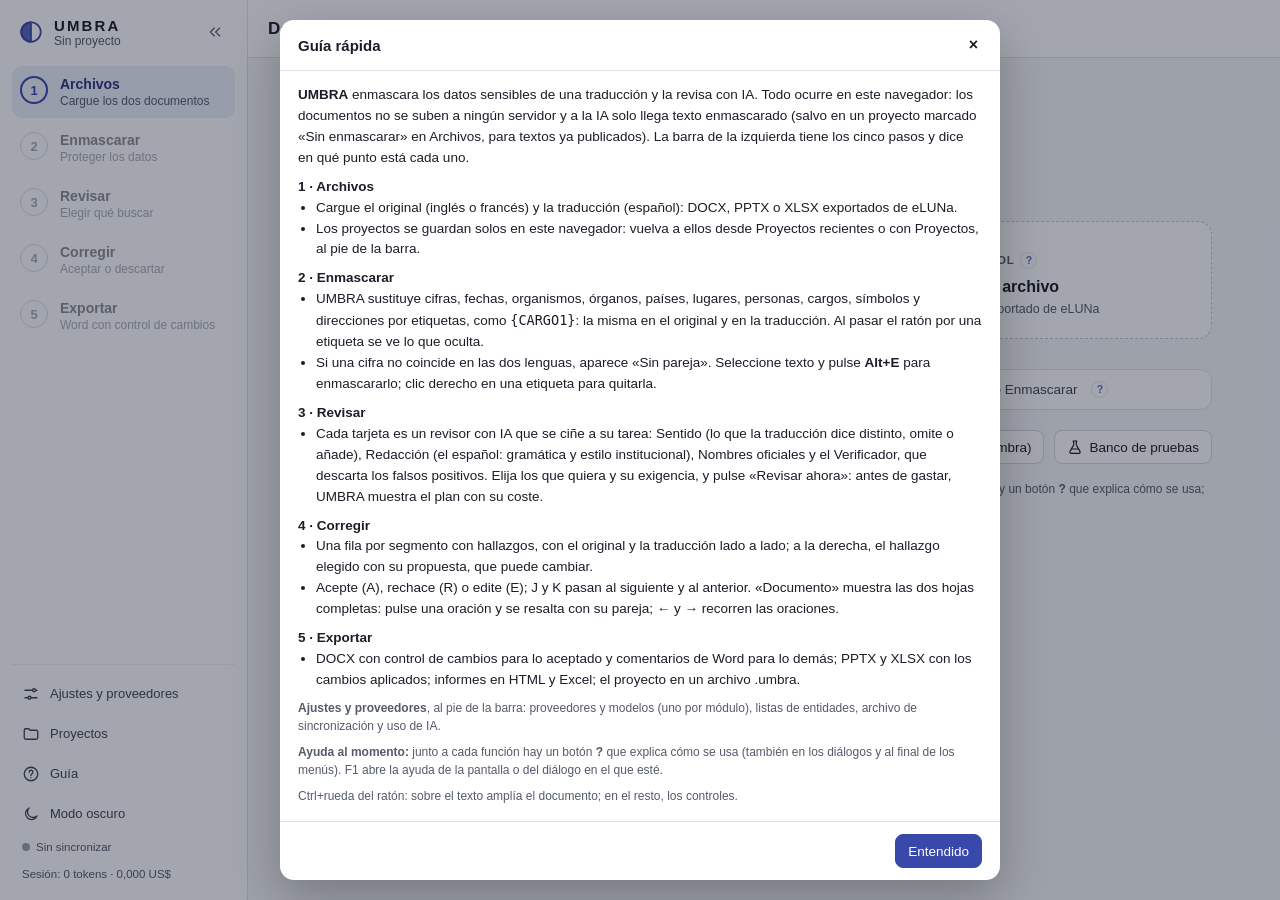
==== commit 3bd659e9: "Cleaning up made plain: project in the header, bins, cache in the plan - The header shows the open p" ====
--- a/app/index.html
+++ b/app/index.html
@@ -39,6 +39,7 @@
   <div class="content">
     <div class="vbar" id="topbar">
       <h1 class="vtitle" id="vtitle"></h1>
+      <button class="projchip hidden" id="projchip" type="button"></button>
       <div class="tools" id="tools"></div>
     </div>
     <main class="main">
--- a/app/css/umbra.css
+++ b/app/css/umbra.css
@@ -394,6 +394,7 @@
 .mc-meta { display: flex; align-items: center; gap: 10px; padding-left: 30px; font-size: 12px; color: var(--text-muted); flex-wrap: wrap; }
 .mc-ex { display: flex; align-items: center; gap: 6px; }
 .mc-strict { font-size: 12px; padding: 3px 6px; }
+.mc-model { font-size: 12px; padding: 3px 6px; max-width: 230px; min-width: 0; text-overflow: ellipsis; }
 .mchip .cost { font-weight: 600; color: var(--text-soft); white-space: nowrap; }
 .mchip .model { overflow: hidden; text-overflow: ellipsis; white-space: nowrap; max-width: 200px; }
 .mchip i.bar { position: absolute; left: 0; bottom: 0; height: 3px; margin: 0; border-radius: 0; background: var(--primary); }
@@ -479,3 +480,27 @@
   #view-correct.on { flex-direction: column; }
   .cx-insp { width: auto; border-left: none; border-top: 1px solid var(--border); max-height: 45vh; }
 }
+/* "Sin enmascarar": the switch in Archivos and the badge under the project's name */
+.unmask { display: flex; align-items: center; gap: 10px; margin: 14px 0 4px; padding: 10px 14px; border: 1px solid var(--border);
+  border-radius: 12px; background: #fff; color: var(--text-soft); cursor: pointer; line-height: 1.45; }
+.unmask input { width: 16px; height: 16px; flex-shrink: 0; accent-color: #b45309; }
+.unmask b { color: var(--text); }
+.unmask.on { background: #fffbeb; border-color: #fcd34d; color: #92400e; }
+.unmask.on b { color: #92400e; }
+.unmask-badge { display: inline-block; align-self: flex-start; margin-top: 2px; padding: 0 6px; border-radius: 8px; background: #fef3c7; color: #92400e; font-size: 10.5px; font-weight: 700; }
+.privacy.unmasked { background: #fffbeb; border-color: #fcd34d; color: #92400e; }
+.privacy.unmasked .ic { color: #b45309; }
+/* The type of document (Archivos and Revisar) */
+.doctype { display: flex; align-items: center; gap: 10px; flex-wrap: wrap; margin: 10px 0 14px; color: var(--text-soft); }
+.doctype b { color: var(--text); font-weight: 600; }
+.doctype select { min-width: 240px; }
+/* The open project in the header: its name and two files, a menu to close, delete or start another */
+.projchip { display: inline-flex; align-items: center; gap: 8px; min-width: 0; max-width: 360px; padding: 4px 10px; border: 1px solid var(--border);
+  border-radius: 10px; background: #fff; color: var(--text-soft); cursor: pointer; text-align: left; }
+.projchip:hover { background: #f4f6f9; }
+.projchip .pc-tx { display: flex; flex-direction: column; min-width: 0; line-height: 1.2; }
+.projchip .pc-tx b, .projchip .pc-tx small { overflow: hidden; text-overflow: ellipsis; white-space: nowrap; }
+.projchip .pc-tx b { color: var(--text); font-size: 13px; font-weight: 600; }
+.projchip .pc-tx small { font-size: 11px; }
+.recent-del { color: var(--text-muted); vertical-align: middle; }
+.recent-del:hover { color: #b42318; }
